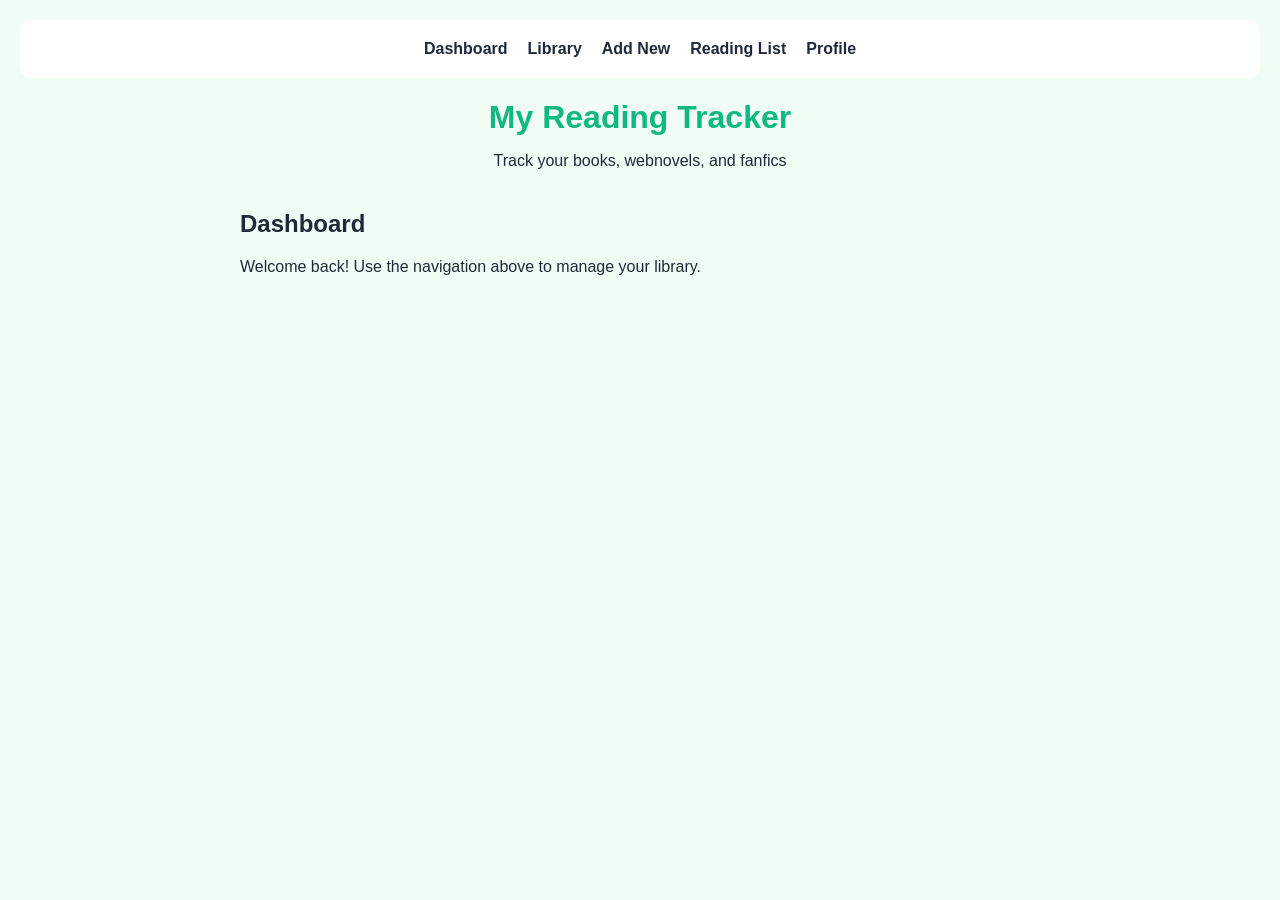
==== frontend/index.html @ c0b24013 "Implemented custom UI modals for quotes and alerts" ====
<!DOCTYPE html>
<html lang="en">
<head>
    <meta charset="UTF-8">
    <meta name="viewport" content="width=device-width, initial-scale=1.0">
    <title>My Reading Tracker</title>

    <link rel="icon" href="data:image/svg+xml,<svg xmlns=%22http://www.w3.org/2000/svg%22 viewBox=%220 0 100 100%22><text y=%22.9em%22 font-size=%2290%22>📚</text></svg>">
    
    <link rel="stylesheet" href="style.css">
</head>
<body>

    <nav>
        <a href="#" onclick="showPage('dashboard')">Dashboard</a>
        <a href="#" onclick="showPage('library')">Library</a>
        <a href="#" onclick="showPage('add-new')">Add New</a>
        <a href="#" onclick="showPage('reading-list')">Reading List</a>
        <a href="#" onclick="showPage('profile')">Profile</a>
    </nav>

    <div class="container">
        <header>
            <h1>My Reading Tracker</h1>
            <p>Track your books, webnovels, and fanfics</p>
        </header>

        <div id="dashboard" class="page">
            <h2>Dashboard</h2>
            <p>Welcome back! Use the navigation above to manage your library.</p>
        </div>

        <div id="library" class="page" style="display:none;">
            <h2>My Library</h2>
            <div id="story-list" class="story-grid"></div>
        </div>


        <div id="add-new" class="page" style="display:none;">
            <section class="form-section">
                <h2>Add a New Story</h2>
                <form id="add-story-form">
                    <input type="text" id="title" placeholder="Story Title" required>
                    <input type="text" id="author" placeholder="Author" required>
                    
                    <div class="form-row">
                        <input type="text" id="platform" placeholder="Platform (e.g., Inkitt, AO3)" required>
                        <input type="text" id="genre" placeholder="Genre" required>
                    </div>

                    <label for="status">Status</label>
                    <select id="status" required>
                        <option value="" disabled selected>Select Status...</option>
                        <option value="Currently Reading">Currently Reading</option>
                        <option value="Waiting for Update">Waiting for Update</option>
                        <option value="Completed">Completed</option>
                    </select>

                    <button type="submit">Add Story</button>
                </form>
            </section>
        </div>

        <div id="reading-list" class="page" style="display:none;"><h2>Reading List</h2><p>Coming soon!</p></div>
        <div id="profile" class="page" style="display:none;"><h2>Profile</h2><p>User settings here.</p></div>
    </div>

    <div id="custom-alert-modal" class="modal-overlay" style="display: none;">
        <div class="modal-card">
            <h3 id="custom-alert-title">Notification</h3>
            <p id="custom-alert-message">Success message text</p>
            <button onclick="closeAlertModal()">OK</button>
        </div>
    </div>

    <div id="custom-quote-modal" class="modal-overlay" style="display: none;">
        <div class="modal-card">
            <h3>Add Favorite Line</h3>
            <p style="font-size: 14px; color: #64748b; margin-top: -5px;">Save a memorable line and track where it came from.</p>
            <form id="modal-quote-form">
                <input type="text" id="modal-quote-text" placeholder="Enter your favorite line..." required>
                <input type="number" id="modal-quote-page" placeholder="Page / Chapter number" required>
                <div class="modal-buttons">
                    <button type="button" class="btn-secondary" onclick="closeQuoteModal()">Cancel</button>
                    <button type="submit">Save Quote</button>
                </div>
            </form>
        </div>
    </div>

    <script src="app.js"></script>
</body>
</html>
---- frontend/style.css ----
:root {
    --primary-color: #10b981; 
    --background-color: #f0fdf4;
    --card-background: #ffffff;
    --text-color: #1e293b;
    --border-radius: 12px;
}

body {
    font-family: 'Segoe UI', Tahoma, Geneva, Verdana, sans-serif;
    background-color: var(--background-color);
    color: var(--text-color);
    margin: 0;
    padding: 20px;
}

.container {
    max-width: 800px;
    margin: 0 auto;
}

header {
    text-align: center;
    margin-bottom: 40px;
}

header h1 {
    color: var(--primary-color);
    margin-bottom: 5px;
}

/* Form Styling */
.form-section {
    background: var(--card-background);
    padding: 25px;
    border-radius: var(--border-radius);
    box-shadow: 0 4px 6px -1px rgba(0, 0, 0, 0.1);
    margin-bottom: 40px;
}

form {
    display: flex;
    flex-direction: column;
    gap: 15px;
}

.form-row {
    display: flex;
    gap: 15px;
}

.form-row input {
    flex: 1;
}

input, select {
    padding: 12px;
    border: 1px solid #cbd5e1;
    border-radius: 8px;
    font-size: 16px;
    outline: none;
}

input:focus, select:focus {
    border-color: var(--primary-color);
}

button {
    background-color: var(--primary-color);
    color: white;
    padding: 14px;
    border: none;
    border-radius: 8px;
    font-size: 16px;
    font-weight: bold;
    cursor: pointer;
    transition: background-color 0.2s;
}

button:hover {
    background-color: #059669; 
}

.story-grid {
    display: grid;
    grid-template-columns: repeat(auto-fill, minmax(300px, 1fr));
    gap: 20px;
}

nav {
    display: flex;
    justify-content: center;
    gap: 20px;
    padding: 20px;
    background: white;
    margin-bottom: 20px;
    border-radius: var(--border-radius);
}

nav a {
    text-decoration: none;
    color: var(--text-color);
    font-weight: 600;
}

nav a:hover {
    color: var(--primary-color);
}

.story-card {
    background: white;
    padding: 20px;
    border-radius: 12px;
    border: 1px solid #e2e8f0;
    box-shadow: 0 2px 4px rgba(0,0,0,0.05);
}

.story-card h3 {
    margin-top: 0;
    color: var(--primary-color);
}

.story-card {
    background: white;
    padding: 20px;
    border-radius: var(--border-radius);
    border: 1px solid #e2e8f0;
    box-shadow: 0 2px 4px rgba(0,0,0,0.05);
}

.story-card h3 {
    margin-top: 0;
    color: var(--primary-color);
}

.quotes-section h4 {
    margin: 10px 0 5px 0;
    color: #475569;
}

.quotes-section ul {
    padding-left: 20px;
    margin: 0;
}

.quotes-section li {
    font-size: 14px;
    margin-bottom: 4px;
    color: #334155;
}

.modal-overlay {
    position: fixed;
    top: 0;
    left: 0;
    width: 100%;
    height: 100%;
    background: rgba(15, 23, 42, 0.4);
    -webkit-backdrop-filter: blur(4px);
    backdrop-filter: blur(4px);
    display: flex;
    justify-content: center;
    align-items: center;
    z-index: 9999;
}

.modal-card {
    background: #ffffff;
    padding: 25px;
    border-radius: var(--border-radius);
    box-shadow: 0 20px 25px -5px rgba(0, 0, 0, 0.1), 0 10px 10px -5px rgba(0, 0, 0, 0.04);
    max-width: 420px;
    width: 90%;
    display: flex;
    flex-direction: column;
    gap: 15px;
    animation: scaleUp 0.2s ease-out;
}

@keyframes scaleUp {
    from { opacity: 0; transform: scale(0.95); }
    to { opacity: 1; transform: scale(1); }
}

.modal-buttons {
    display: flex;
    gap: 12px;
    justify-content: flex-end;
    margin-top: 5px;
}

.modal-buttons button {
    padding: 10px 20px;
    font-size: 15px;
}

.btn-secondary {
    background-color: #f1f5f9;
    color: #475569;
}

.btn-secondary:hover {
    background-color: #e2e8f0;
}
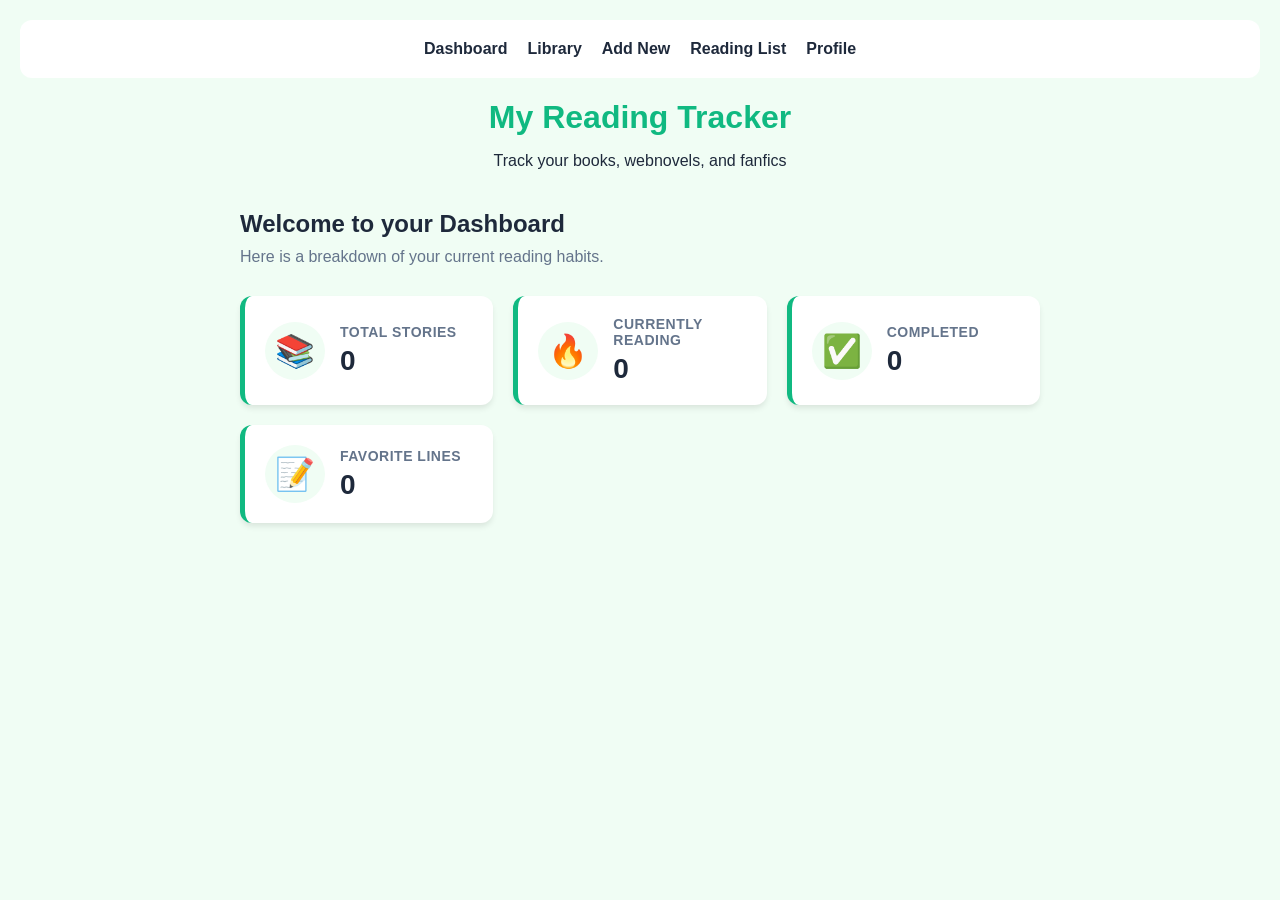
==== commit 403b2668: "Added real-time analytics dashboard to track reading stats" ====
--- a/frontend/index.html
+++ b/frontend/index.html
@@ -25,9 +25,43 @@
             <p>Track your books, webnovels, and fanfics</p>
         </header>
 
-        <div id="dashboard" class="page">
-            <h2>Dashboard</h2>
-            <p>Welcome back! Use the navigation above to manage your library.</p>
+<div id="dashboard" class="page">
+            <h2>Welcome to your Dashboard</h2>
+            <p style="color: #64748b; margin-top: -10px; margin-bottom: 30px;">Here is a breakdown of your current reading habits.</p>
+            
+            <div class="dashboard-grid">
+                <div class="stat-card">
+                    <div class="stat-icon">📚</div>
+                    <div class="stat-details">
+                        <h3>Total Stories</h3>
+                        <p id="stat-total-stories">0</p>
+                    </div>
+                </div>
+                
+                <div class="stat-card">
+                    <div class="stat-icon">🔥</div>
+                    <div class="stat-details">
+                        <h3>Currently Reading</h3>
+                        <p id="stat-reading">0</p>
+                    </div>
+                </div>
+
+                <div class="stat-card">
+                    <div class="stat-icon">✅</div>
+                    <div class="stat-details">
+                        <h3>Completed</h3>
+                        <p id="stat-completed">0</p>
+                    </div>
+                </div>
+
+                <div class="stat-card">
+                    <div class="stat-icon">📝</div>
+                    <div class="stat-details">
+                        <h3>Favorite Lines</h3>
+                        <p id="stat-quotes">0</p>
+                    </div>
+                </div>
+            </div>
         </div>
 
         <div id="library" class="page" style="display:none;">
@@ -88,6 +122,59 @@
         </div>
     </div>
 
+    <div id="custom-edit-modal" class="modal-overlay" style="display: none;">
+        <div class="modal-card">
+            <h3>Edit Story</h3>
+            <form id="edit-story-form">
+                <input type="hidden" id="edit-id"> 
+                
+                <input type="text" id="edit-title" placeholder="Story Title" required>
+                <input type="text" id="edit-author" placeholder="Author" required>
+                
+                <div class="form-row">
+                    <input type="text" id="edit-platform" placeholder="Platform" required>
+                    <input type="text" id="edit-genre" placeholder="Genre" required>
+                </div>
+
+                <select id="edit-status" required>
+                    <option value="Currently Reading">Currently Reading</option>
+                    <option value="Waiting for Update">Waiting for Update</option>
+                    <option value="Completed">Completed</option>
+                </select>
+
+                <div class="modal-buttons">
+                    <button type="button" class="btn-secondary" onclick="closeEditModal()">Cancel</button>
+                    <button type="submit">Save Changes</button>
+                </div>
+            </form>
+        </div>
+    </div>
+
+    <div id="custom-confirm-modal" class="modal-overlay" style="display: none;">
+        <div class="modal-card">
+            <h3 id="confirm-title">Confirm Action</h3>
+            <p id="confirm-message">Are you sure you want to proceed?</p>
+            <div class="modal-buttons">
+                <button type="button" class="btn-secondary" onclick="closeConfirmModal()">Cancel</button>
+                <button type="button" class="btn-delete" id="confirm-action-btn">Confirm</button>
+            </div>
+        </div>
+    </div>
+
+    <div id="custom-edit-quote-modal" class="modal-overlay" style="display: none;">
+        <div class="modal-card">
+            <h3>Edit Favorite Line</h3>
+            <form id="modal-edit-quote-form">
+                <input type="text" id="modal-edit-quote-text" required>
+                <input type="number" id="modal-edit-quote-page" required>
+                <div class="modal-buttons">
+                    <button type="button" class="btn-secondary" onclick="closeEditQuoteModal()">Cancel</button>
+                    <button type="submit">Save Changes</button>
+                </div>
+            </form>
+        </div>
+    </div>
+
     <script src="app.js"></script>
 </body>
 </html>
--- a/frontend/style.css
+++ b/frontend/style.css
@@ -29,7 +29,6 @@
     margin-bottom: 5px;
 }
 
-/* Form Styling */
 .form-section {
     background: var(--card-background);
     padding: 25px;
@@ -201,4 +200,102 @@
 
 .btn-secondary:hover {
     background-color: #e2e8f0;
+}
+
+.card-actions {
+    display: flex;
+    gap: 10px;
+    margin-top: 10px;
+}
+
+.btn-edit {
+    background-color: #3b82f6; 
+    flex: 1;
+}
+
+.btn-edit:hover {
+    background-color: #2563eb;
+}
+
+.btn-delete {
+    background-color: #ef4444; 
+    flex: 1;
+}
+
+.btn-delete:hover {
+    background-color: #dc2828;
+}
+
+.quote-item {
+    display: flex;
+    justify-content: space-between;
+    align-items: flex-start;
+    margin-bottom: 8px;
+    padding-bottom: 8px;
+    border-bottom: 1px dashed #e2e8f0;
+}
+
+.quote-item:last-child {
+    border-bottom: none;
+}
+
+.quote-actions {
+    display: flex;
+    gap: 5px;
+    margin-left: 15px;
+}
+
+.btn-icon {
+    background: #f1f5f9;
+    border: none;
+    padding: 4px 8px;
+    font-size: 12px;
+    border-radius: 4px;
+    cursor: pointer;
+    font-weight: bold;
+}
+
+.btn-icon-edit { color: #3b82f6; }
+.btn-icon-edit:hover { background: #dbeafe; }
+
+.btn-icon-delete { color: #ef4444; }
+.btn-icon-delete:hover { background: #fee2e2; }
+
+.dashboard-grid {
+    display: grid;
+    grid-template-columns: repeat(auto-fit, minmax(200px, 1fr));
+    gap: 20px;
+}
+
+.stat-card {
+    background: var(--card-background);
+    padding: 20px;
+    border-radius: var(--border-radius);
+    box-shadow: 0 4px 6px -1px rgba(0, 0, 0, 0.1);
+    display: flex;
+    align-items: center;
+    gap: 15px;
+    border-left: 5px solid var(--primary-color);
+}
+
+.stat-icon {
+    font-size: 32px;
+    background: var(--background-color);
+    padding: 10px;
+    border-radius: 50%;
+}
+
+.stat-details h3 {
+    margin: 0;
+    font-size: 14px;
+    color: #64748b;
+    text-transform: uppercase;
+    letter-spacing: 0.5px;
+}
+
+.stat-details p {
+    margin: 5px 0 0 0;
+    font-size: 28px;
+    font-weight: bold;
+    color: var(--text-color);
 }
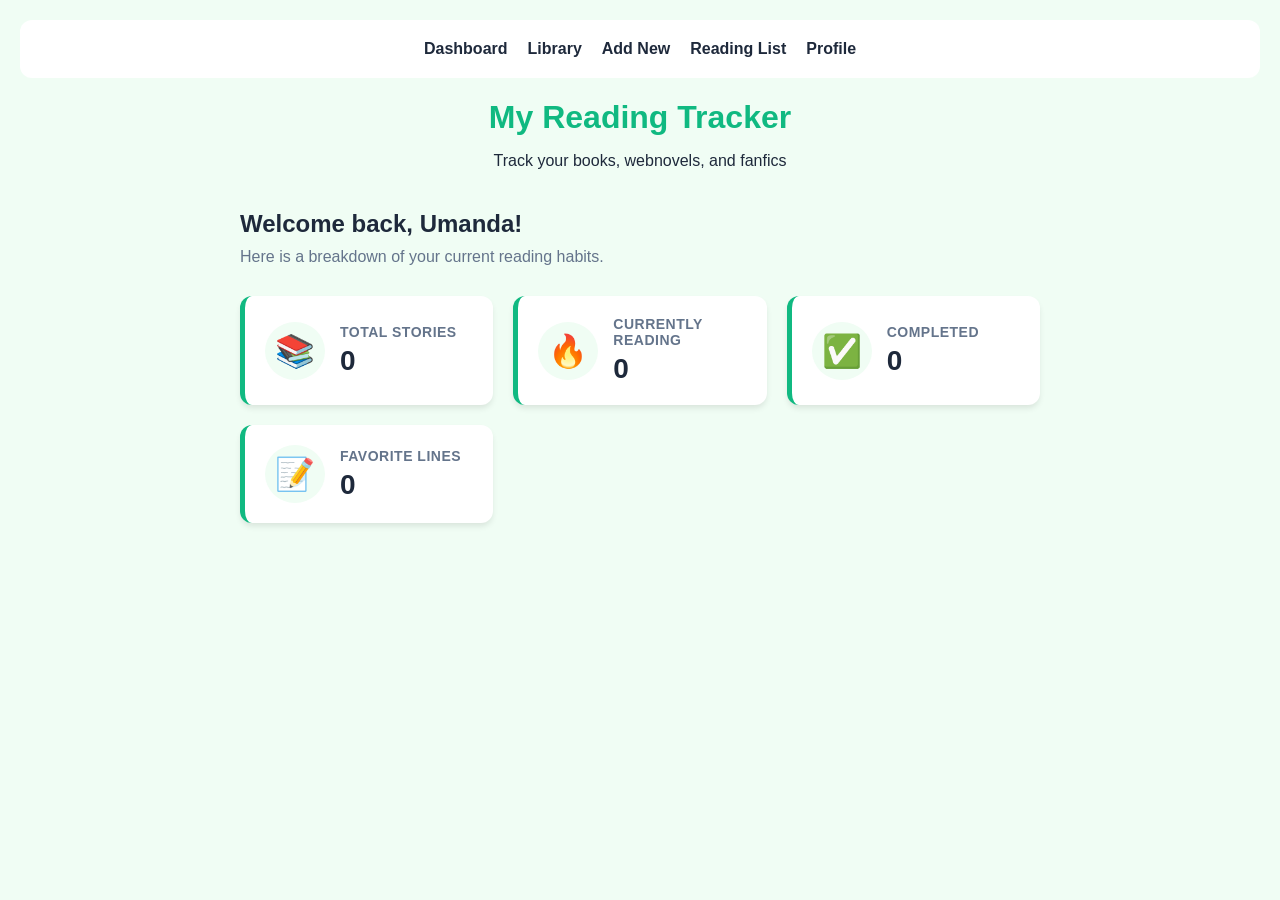
==== commit 769eb4b2: "Added Profile settings page, localStorage integration, and Dark Mode theme" ====
--- a/frontend/index.html
+++ b/frontend/index.html
@@ -4,9 +4,7 @@
     <meta charset="UTF-8">
     <meta name="viewport" content="width=device-width, initial-scale=1.0">
     <title>My Reading Tracker</title>
-
     <link rel="icon" href="data:image/svg+xml,<svg xmlns=%22http://www.w3.org/2000/svg%22 viewBox=%220 0 100 100%22><text y=%22.9em%22 font-size=%2290%22>📚</text></svg>">
-    
     <link rel="stylesheet" href="style.css">
 </head>
 <body>
@@ -25,8 +23,8 @@
             <p>Track your books, webnovels, and fanfics</p>
         </header>
 
-<div id="dashboard" class="page">
-            <h2>Welcome to your Dashboard</h2>
+        <div id="dashboard" class="page">
+            <h2 id="dashboard-welcome-msg">Welcome back, Umanda!</h2>
             <p style="color: #64748b; margin-top: -10px; margin-bottom: 30px;">Here is a breakdown of your current reading habits.</p>
             
             <div class="dashboard-grid">
@@ -68,7 +66,6 @@
             <h2>My Library</h2>
             <div id="story-list" class="story-grid"></div>
         </div>
-
 
         <div id="add-new" class="page" style="display:none;">
             <section class="form-section">
@@ -95,8 +92,41 @@
             </section>
         </div>
 
-        <div id="reading-list" class="page" style="display:none;"><h2>Reading List</h2><p>Coming soon!</p></div>
-        <div id="profile" class="page" style="display:none;"><h2>Profile</h2><p>User settings here.</p></div>
+        <div id="reading-list" class="page" style="display:none;">
+            <h2>Active Reading List</h2>
+            <p style="color: #64748b; margin-top: -10px; margin-bottom: 30px;">Stories you are actively reading or waiting on updates for.</p>
+            
+            <div id="reading-list-grid" class="story-grid"></div>
+        </div>
+
+        <div id="profile" class="page" style="display:none;">
+            <h2>User Profile & Settings</h2>
+            <p style="color: #64748b; margin-top: -10px; margin-bottom: 30px;">Customize your Reading Tracker experience.</p>
+
+            <div class="form-section">
+                <h3>Personalization</h3>
+                <form id="profile-form">
+                    <label for="display-name" style="font-weight: bold; font-size: 14px; display: block; margin-bottom: 8px;">Display Name</label>
+                    <input type="text" id="display-name" placeholder="Enter your name" required style="width: 100%; box-sizing: border-box;">
+                    <button type="submit" style="margin-top: 15px; width: 100%;">Save Name</button>
+                </form>
+
+                <hr style="border: 0; border-top: 1px solid #e2e8f0; margin: 30px 0;">
+
+                <h3>Appearance</h3>
+                <div style="display: flex; justify-content: space-between; align-items: center;">
+                    <span>
+                        <strong>Dark Mode</strong><br>
+                        <small style="color: #64748b;">Toggle the application's color scheme</small>
+                    </span>
+                    
+                    <label class="theme-switch">
+                        <input type="checkbox" id="dark-mode-toggle">
+                        <span class="slider round"></span>
+                    </label>
+                </div>
+            </div>
+        </div>
     </div>
 
     <div id="custom-alert-modal" class="modal-overlay" style="display: none;">
--- a/frontend/style.css
+++ b/frontend/style.css
@@ -298,4 +298,67 @@
     font-size: 28px;
     font-weight: bold;
     color: var(--text-color);
+}
+
+body.dark-mode {
+    --background-color: #0f172a; 
+    --card-background: #1e293b;
+    --text-color: #f8fafc; 
+}
+
+body.dark-mode input, body.dark-mode select {
+    background-color: #334155;
+    color: white;
+    border-color: #475569;
+}
+
+body.dark-mode .quotes-section li, 
+body.dark-mode .stat-details h3 {
+    color: #cbd5e1;
+}
+
+body.dark-mode hr {
+    border-top-color: #334155 !important;
+}
+
+.theme-switch {
+    position: relative;
+    display: inline-block;
+    width: 50px;
+    height: 28px;
+}
+
+.theme-switch input { 
+    opacity: 0;
+    width: 0;
+    height: 0;
+}
+
+.slider {
+    position: absolute;
+    cursor: pointer;
+    top: 0; left: 0; right: 0; bottom: 0;
+    background-color: #cbd5e1;
+    transition: .4s;
+    border-radius: 34px;
+}
+
+.slider:before {
+    position: absolute;
+    content: "";
+    height: 20px;
+    width: 20px;
+    left: 4px;
+    bottom: 4px;
+    background-color: white;
+    transition: .4s;
+    border-radius: 50%;
+}
+
+input:checked + .slider {
+    background-color: var(--primary-color);
+}
+
+input:checked + .slider:before {
+    transform: translateX(22px);
 }
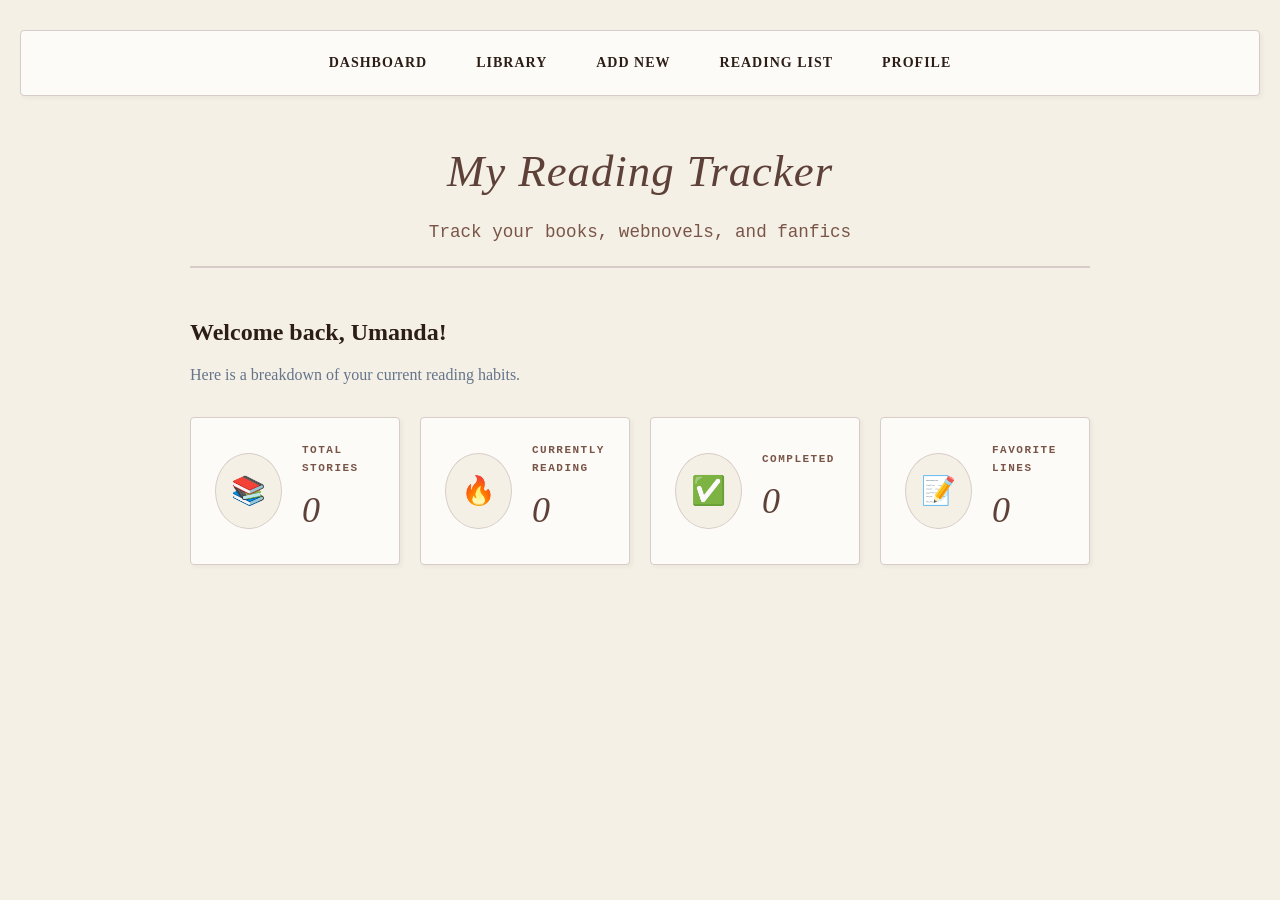
==== commit c9a8470c: "Added real-time search filtering and sorting dropdown to the Library" ====
--- a/frontend/index.html
+++ b/frontend/index.html
@@ -62,8 +62,19 @@
             </div>
         </div>
 
-        <div id="library" class="page" style="display:none;">
+<div id="library" class="page" style="display:none;">
             <h2>My Library</h2>
+            
+            <div class="library-controls">
+                <input type="text" id="search-input" placeholder="Search by title or author...">
+                <select id="sort-select">
+                    <option value="default">Sort By: Newest First</option>
+                    <option value="title">Sort By: Title (A-Z)</option>
+                    <option value="author">Sort By: Author (A-Z)</option>
+                    <option value="status">Sort By: Status</option>
+                </select>
+            </div>
+
             <div id="story-list" class="story-grid"></div>
         </div>
 
--- a/frontend/style.css
+++ b/frontend/style.css
@@ -1,242 +1,257 @@
 :root {
-    --primary-color: #10b981; 
-    --background-color: #f0fdf4;
-    --card-background: #ffffff;
-    --text-color: #1e293b;
-    --border-radius: 12px;
+    --primary-color: #5d4037; 
+    --primary-hover: #3e2723;
+    --background-color: #f5f0e6;
+    --card-background: #fdfbf7;
+    --text-color: #2c1e16;
+    --muted-text: #795548;
+    --border-color: #d7ccc8;
+    --border-radius: 4px;
+    --input-radius: 2px;
+    --shadow-sm: 2px 2px 4px rgba(44, 30, 22, 0.05);
+    --shadow-md: 4px 4px 8px rgba(44, 30, 22, 0.08);
 }
 
 body {
-    font-family: 'Segoe UI', Tahoma, Geneva, Verdana, sans-serif;
+    font-family: 'Georgia', 'Garamond', 'Times New Roman', serif;
     background-color: var(--background-color);
     color: var(--text-color);
     margin: 0;
-    padding: 20px;
+    padding: 30px 20px;
+    line-height: 1.6;
+    transition: background-color 0.4s ease, color 0.4s ease;
+}
+
+body.dark-mode {
+    --background-color: #2a221f; 
+    --card-background: #362c28;
+    --text-color: #e0d6cc; 
+    --muted-text: #a89f91;
+    --border-color: #4a3c36;
 }
 
 .container {
-    max-width: 800px;
+    max-width: 900px;
     margin: 0 auto;
 }
 
 header {
     text-align: center;
+    margin-bottom: 45px;
+    border-bottom: 2px solid var(--border-color);
+    padding-bottom: 20px;
+}
+
+header h1 {
+    font-size: 2.8rem;
+    font-weight: normal;
+    font-style: italic;
+    color: var(--primary-color);
+    margin-bottom: 10px;
+    letter-spacing: 1px;
+}
+
+header p {
+    color: var(--muted-text);
+    font-size: 1.1rem;
+    margin: 0;
+    font-family: 'Courier New', Courier, monospace;
+}
+
+nav {
+    display: flex;
+    justify-content: center;
+    gap: 15px;
+    padding: 12px;
+    background: var(--card-background);
     margin-bottom: 40px;
-}
-
-header h1 {
-    color: var(--primary-color);
-    margin-bottom: 5px;
+    border-radius: var(--border-radius);
+    box-shadow: var(--shadow-sm);
+    border: 1px solid var(--border-color);
+}
+
+nav a {
+    text-decoration: none;
+    color: var(--text-color);
+    font-weight: bold;
+    font-size: 14px;
+    padding: 8px 16px;
+    text-transform: uppercase;
+    letter-spacing: 1px;
+    border: 1px solid transparent;
+    transition: all 0.2s ease;
+}
+
+nav a:hover {
+    color: var(--primary-color);
+    border: 1px dotted var(--primary-color);
+}
+
+body.dark-mode nav a:hover {
+    color: #d7ccc8;
+    border-color: #d7ccc8;
 }
 
 .form-section {
+    background: var(--card-background);
+    padding: 35px;
+    border-radius: var(--border-radius);
+    box-shadow: var(--shadow-md);
+    margin-bottom: 40px;
+    border: 3px double var(--border-color);
+}
+
+.form-section h2 {
+    margin-top: 0;
+    margin-bottom: 25px;
+    font-weight: normal;
+    font-style: italic;
+    font-size: 2rem;
+    color: var(--primary-color);
+}
+
+form {
+    display: flex;
+    flex-direction: column;
+    gap: 20px;
+}
+
+.form-row {
+    display: flex;
+    gap: 20px;
+}
+
+.form-row input {
+    flex: 1;
+}
+
+input, select {
+    padding: 12px;
+    background-color: var(--background-color);
+    color: var(--text-color);
+    border: 1px solid var(--border-color);
+    border-radius: var(--input-radius);
+    font-size: 15px;
+    font-family: 'Courier New', Courier, monospace;
+    outline: none;
+    transition: all 0.2s ease;
+}
+
+input:focus, select:focus {
+    border-color: var(--primary-color);
+    background-color: var(--card-background);
+}
+
+body.dark-mode input, body.dark-mode select {
+    background-color: #2a221f;
+    border-color: var(--border-color);
+}
+
+button {
+    background-color: var(--primary-color);
+    color: #f5f0e6;
+    padding: 12px 24px;
+    border: 1px solid var(--primary-hover);
+    border-radius: var(--input-radius);
+    font-size: 14px;
+    font-family: 'Courier New', Courier, monospace;
+    text-transform: uppercase;
+    letter-spacing: 1.5px;
+    font-weight: bold;
+    cursor: pointer;
+    transition: all 0.2s ease;
+}
+
+button:hover {
+    background-color: var(--primary-hover);
+    box-shadow: inset 0 0 5px rgba(0,0,0,0.2);
+}
+
+.story-grid {
+    display: grid;
+    grid-template-columns: repeat(auto-fill, minmax(320px, 1fr));
+    gap: 30px;
+}
+
+.story-card {
     background: var(--card-background);
     padding: 25px;
     border-radius: var(--border-radius);
-    box-shadow: 0 4px 6px -1px rgba(0, 0, 0, 0.1);
-    margin-bottom: 40px;
-}
-
-form {
+    border: 3px double var(--border-color);
+    box-shadow: var(--shadow-sm);
     display: flex;
     flex-direction: column;
-    gap: 15px;
-}
-
-.form-row {
-    display: flex;
-    gap: 15px;
-}
-
-.form-row input {
-    flex: 1;
-}
-
-input, select {
-    padding: 12px;
-    border: 1px solid #cbd5e1;
-    border-radius: 8px;
-    font-size: 16px;
-    outline: none;
-}
-
-input:focus, select:focus {
-    border-color: var(--primary-color);
-}
-
-button {
-    background-color: var(--primary-color);
-    color: white;
-    padding: 14px;
-    border: none;
-    border-radius: 8px;
-    font-size: 16px;
-    font-weight: bold;
-    cursor: pointer;
-    transition: background-color 0.2s;
-}
-
-button:hover {
-    background-color: #059669; 
-}
-
-.story-grid {
-    display: grid;
-    grid-template-columns: repeat(auto-fill, minmax(300px, 1fr));
-    gap: 20px;
-}
-
-nav {
-    display: flex;
-    justify-content: center;
-    gap: 20px;
-    padding: 20px;
-    background: white;
-    margin-bottom: 20px;
-    border-radius: var(--border-radius);
-}
-
-nav a {
-    text-decoration: none;
-    color: var(--text-color);
-    font-weight: 600;
-}
-
-nav a:hover {
-    color: var(--primary-color);
-}
-
-.story-card {
-    background: white;
-    padding: 20px;
-    border-radius: 12px;
-    border: 1px solid #e2e8f0;
-    box-shadow: 0 2px 4px rgba(0,0,0,0.05);
+    position: relative;
+}
+
+.story-card::before {
+    content: "";
+    position: absolute;
+    top: 5px; left: 5px; right: 5px; bottom: 5px;
+    border: 1px solid var(--border-color);
+    pointer-events: none;
 }
 
 .story-card h3 {
     margin-top: 0;
-    color: var(--primary-color);
-}
-
-.story-card {
-    background: white;
-    padding: 20px;
-    border-radius: var(--border-radius);
-    border: 1px solid #e2e8f0;
-    box-shadow: 0 2px 4px rgba(0,0,0,0.05);
-}
-
-.story-card h3 {
-    margin-top: 0;
-    color: var(--primary-color);
+    margin-bottom: 10px;
+    font-size: 1.6rem;
+    font-weight: normal;
+    color: var(--primary-color);
+    font-style: italic;
+}
+
+.story-card p {
+    margin: 5px 0;
+    font-size: 15px;
+    color: var(--muted-text);
+}
+
+.story-card p strong {
+    color: var(--text-color);
+    text-transform: uppercase;
+    font-size: 12px;
+    letter-spacing: 1px;
 }
 
 .quotes-section h4 {
-    margin: 10px 0 5px 0;
-    color: #475569;
+    margin: 20px 0 10px 0;
+    color: var(--text-color);
+    font-size: 13px;
+    font-family: 'Courier New', Courier, monospace;
+    text-transform: uppercase;
+    border-bottom: 1px dashed var(--border-color);
+    padding-bottom: 5px;
 }
 
 .quotes-section ul {
-    padding-left: 20px;
+    padding-left: 0;
     margin: 0;
-}
-
-.quotes-section li {
-    font-size: 14px;
-    margin-bottom: 4px;
-    color: #334155;
-}
-
-.modal-overlay {
-    position: fixed;
-    top: 0;
-    left: 0;
-    width: 100%;
-    height: 100%;
-    background: rgba(15, 23, 42, 0.4);
-    -webkit-backdrop-filter: blur(4px);
-    backdrop-filter: blur(4px);
-    display: flex;
-    justify-content: center;
-    align-items: center;
-    z-index: 9999;
-}
-
-.modal-card {
-    background: #ffffff;
-    padding: 25px;
-    border-radius: var(--border-radius);
-    box-shadow: 0 20px 25px -5px rgba(0, 0, 0, 0.1), 0 10px 10px -5px rgba(0, 0, 0, 0.04);
-    max-width: 420px;
-    width: 90%;
-    display: flex;
-    flex-direction: column;
-    gap: 15px;
-    animation: scaleUp 0.2s ease-out;
-}
-
-@keyframes scaleUp {
-    from { opacity: 0; transform: scale(0.95); }
-    to { opacity: 1; transform: scale(1); }
-}
-
-.modal-buttons {
-    display: flex;
-    gap: 12px;
-    justify-content: flex-end;
-    margin-top: 5px;
-}
-
-.modal-buttons button {
-    padding: 10px 20px;
-    font-size: 15px;
-}
-
-.btn-secondary {
-    background-color: #f1f5f9;
-    color: #475569;
-}
-
-.btn-secondary:hover {
-    background-color: #e2e8f0;
-}
-
-.card-actions {
-    display: flex;
-    gap: 10px;
-    margin-top: 10px;
-}
-
-.btn-edit {
-    background-color: #3b82f6; 
-    flex: 1;
-}
-
-.btn-edit:hover {
-    background-color: #2563eb;
-}
-
-.btn-delete {
-    background-color: #ef4444; 
-    flex: 1;
-}
-
-.btn-delete:hover {
-    background-color: #dc2828;
+    list-style: none;
 }
 
 .quote-item {
     display: flex;
     justify-content: space-between;
     align-items: flex-start;
-    margin-bottom: 8px;
-    padding-bottom: 8px;
-    border-bottom: 1px dashed #e2e8f0;
-}
-
-.quote-item:last-child {
-    border-bottom: none;
+    margin-bottom: 15px;
+    padding-bottom: 10px;
+    border-bottom: 1px solid var(--background-color);
+}
+
+.quote-item span {
+    font-size: 15px;
+    font-style: italic;
+    color: var(--text-color);
+    line-height: 1.5;
+}
+
+.quote-item em {
+    display: block;
+    font-size: 12px;
+    margin-top: 5px;
+    color: var(--muted-text);
+    font-family: 'Courier New', Courier, monospace;
 }
 
 .quote-actions {
@@ -246,20 +261,42 @@
 }
 
 .btn-icon {
-    background: #f1f5f9;
-    border: none;
+    background: transparent;
+    border: 1px solid var(--border-color);
+    color: var(--muted-text);
     padding: 4px 8px;
-    font-size: 12px;
-    border-radius: 4px;
-    cursor: pointer;
-    font-weight: bold;
-}
-
-.btn-icon-edit { color: #3b82f6; }
-.btn-icon-edit:hover { background: #dbeafe; }
-
-.btn-icon-delete { color: #ef4444; }
-.btn-icon-delete:hover { background: #fee2e2; }
+    font-family: 'Courier New', Courier, monospace;
+}
+
+.btn-icon-edit:hover { background: var(--background-color); color: var(--text-color); }
+.btn-icon-delete:hover { background: #8d6e63; color: white; border-color: #8d6e63; }
+body.dark-mode .btn-icon-delete:hover { background: #5d4037; border-color: #5d4037; }
+
+.card-actions {
+    display: flex;
+    gap: 12px;
+    margin-top: 20px;
+    position: relative;
+    z-index: 2;
+}
+
+.btn-edit { background-color: #795548; flex: 1; }
+.btn-edit:hover { background-color: #5d4037; }
+.btn-delete { background-color: #8d6e63; flex: 1; }
+.btn-delete:hover { background-color: #6d4c41; }
+
+.story-card > button {
+    background-color: transparent;
+    color: var(--primary-color);
+    border: 1px solid var(--primary-color);
+    margin-top: 15px;
+    position: relative;
+    z-index: 2;
+}
+.story-card > button:hover {
+    background-color: var(--primary-color);
+    color: #f5f0e6;
+}
 
 .dashboard-grid {
     display: grid;
@@ -269,78 +306,89 @@
 
 .stat-card {
     background: var(--card-background);
-    padding: 20px;
+    padding: 24px;
     border-radius: var(--border-radius);
-    box-shadow: 0 4px 6px -1px rgba(0, 0, 0, 0.1);
+    box-shadow: var(--shadow-sm);
     display: flex;
     align-items: center;
-    gap: 15px;
-    border-left: 5px solid var(--primary-color);
+    gap: 20px;
+    border: 1px solid var(--border-color);
 }
 
 .stat-icon {
-    font-size: 32px;
+    font-size: 28px;
     background: var(--background-color);
-    padding: 10px;
+    padding: 15px;
+    border: 1px solid var(--border-color);
     border-radius: 50%;
 }
 
 .stat-details h3 {
     margin: 0;
-    font-size: 14px;
-    color: #64748b;
+    font-size: 11px;
+    color: var(--muted-text);
     text-transform: uppercase;
-    letter-spacing: 0.5px;
+    letter-spacing: 1.5px;
+    font-family: 'Courier New', Courier, monospace;
 }
 
 .stat-details p {
     margin: 5px 0 0 0;
-    font-size: 28px;
-    font-weight: bold;
-    color: var(--text-color);
-}
-
-body.dark-mode {
-    --background-color: #0f172a; 
-    --card-background: #1e293b;
-    --text-color: #f8fafc; 
-}
-
-body.dark-mode input, body.dark-mode select {
-    background-color: #334155;
-    color: white;
-    border-color: #475569;
-}
-
-body.dark-mode .quotes-section li, 
-body.dark-mode .stat-details h3 {
-    color: #cbd5e1;
-}
-
-body.dark-mode hr {
-    border-top-color: #334155 !important;
+    font-size: 36px;
+    font-weight: normal;
+    color: var(--primary-color);
+    font-style: italic;
+}
+
+.modal-overlay {
+    position: fixed;
+    top: 0; left: 0; width: 100%; height: 100%;
+    background: rgba(44, 30, 22, 0.7);
+    display: flex;
+    justify-content: center;
+    align-items: center;
+    z-index: 9999;
+}
+
+.modal-card {
+    background: var(--background-color);
+    padding: 35px;
+    border: 3px double var(--border-color);
+    border-radius: var(--border-radius);
+    box-shadow: 0 10px 25px rgba(0,0,0,0.5);
+    max-width: 440px;
+    width: 90%;
+    display: flex;
+    flex-direction: column;
+    gap: 20px;
+}
+
+.btn-secondary {
+    background-color: transparent;
+    color: var(--text-color);
+    border: 1px solid var(--border-color);
+}
+.btn-secondary:hover {
+    background-color: var(--border-color);
 }
 
 .theme-switch {
     position: relative;
     display: inline-block;
-    width: 50px;
+    width: 52px;
     height: 28px;
 }
 
-.theme-switch input { 
-    opacity: 0;
-    width: 0;
-    height: 0;
-}
+.theme-switch input { opacity: 0; width: 0; height: 0; }
 
 .slider {
     position: absolute;
     cursor: pointer;
     top: 0; left: 0; right: 0; bottom: 0;
-    background-color: #cbd5e1;
+    background-color: var(--border-color);
     transition: .4s;
-    border-radius: 34px;
+    border-radius: 2px;
+    border: 1px solid var(--muted-text);
 }
 
 .slider:before {
@@ -348,17 +396,33 @@
     content: "";
     height: 20px;
     width: 20px;
-    left: 4px;
-    bottom: 4px;
-    background-color: white;
+    left: 3px;
+    bottom: 3px;
+    background-color: var(--background-color);
     transition: .4s;
-    border-radius: 50%;
-}
-
-input:checked + .slider {
-    background-color: var(--primary-color);
-}
-
-input:checked + .slider:before {
-    transform: translateX(22px);
+    border-radius: 2px;
+    border: 1px solid var(--muted-text);
+}
+
+input:checked + .slider { background-color: var(--primary-color); }
+input:checked + .slider:before { transform: translateX(24px); background-color: var(--text-color); }
+
+body.dark-mode hr { border-top-color: var(--border-color) !important; }
+body.dark-mode .story-card::before { border-color: var(--border-color); }
+
+.library-controls {
+    display: flex;
+    gap: 15px;
+    margin-bottom: 30px;
+    flex-wrap: wrap;
+}
+
+.library-controls input {
+    flex: 2; 
+    min-width: 200px;
+}
+
+.library-controls select {
+    flex: 1; 
+    min-width: 150px;
 }
